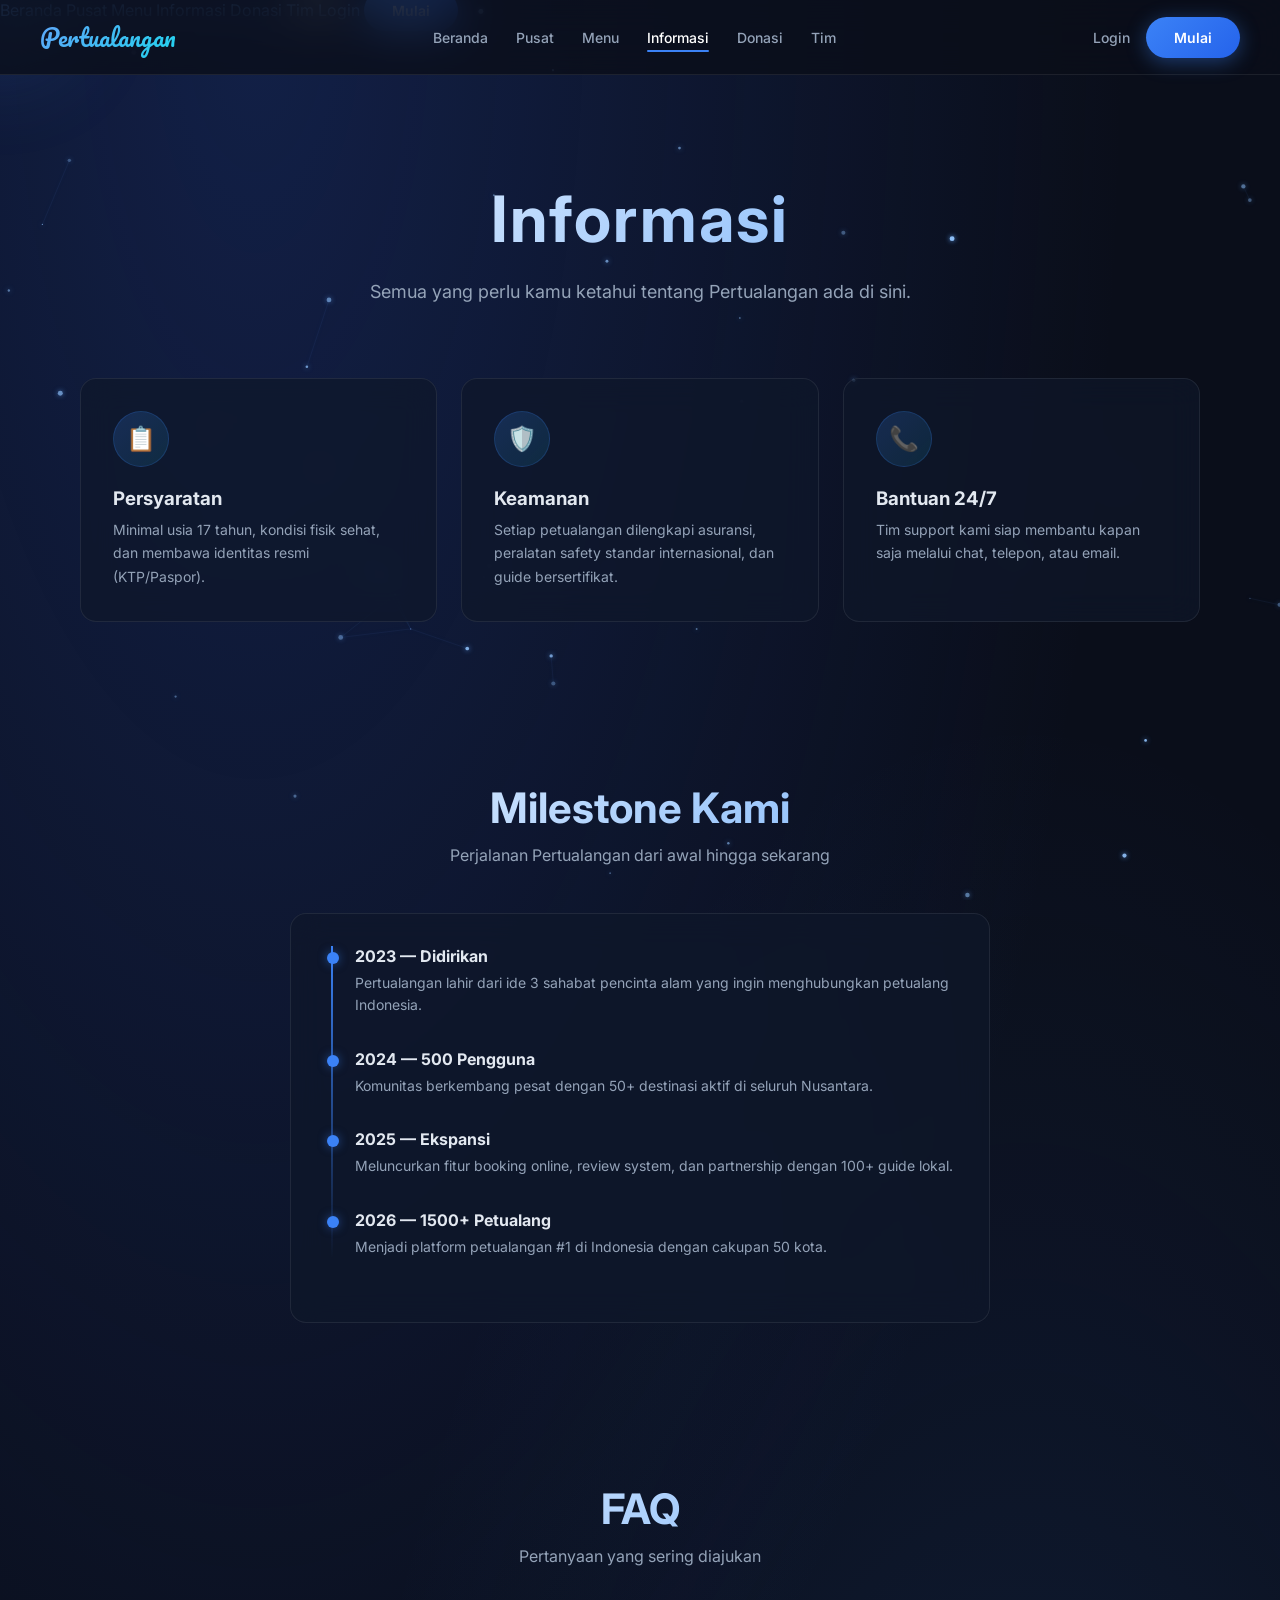
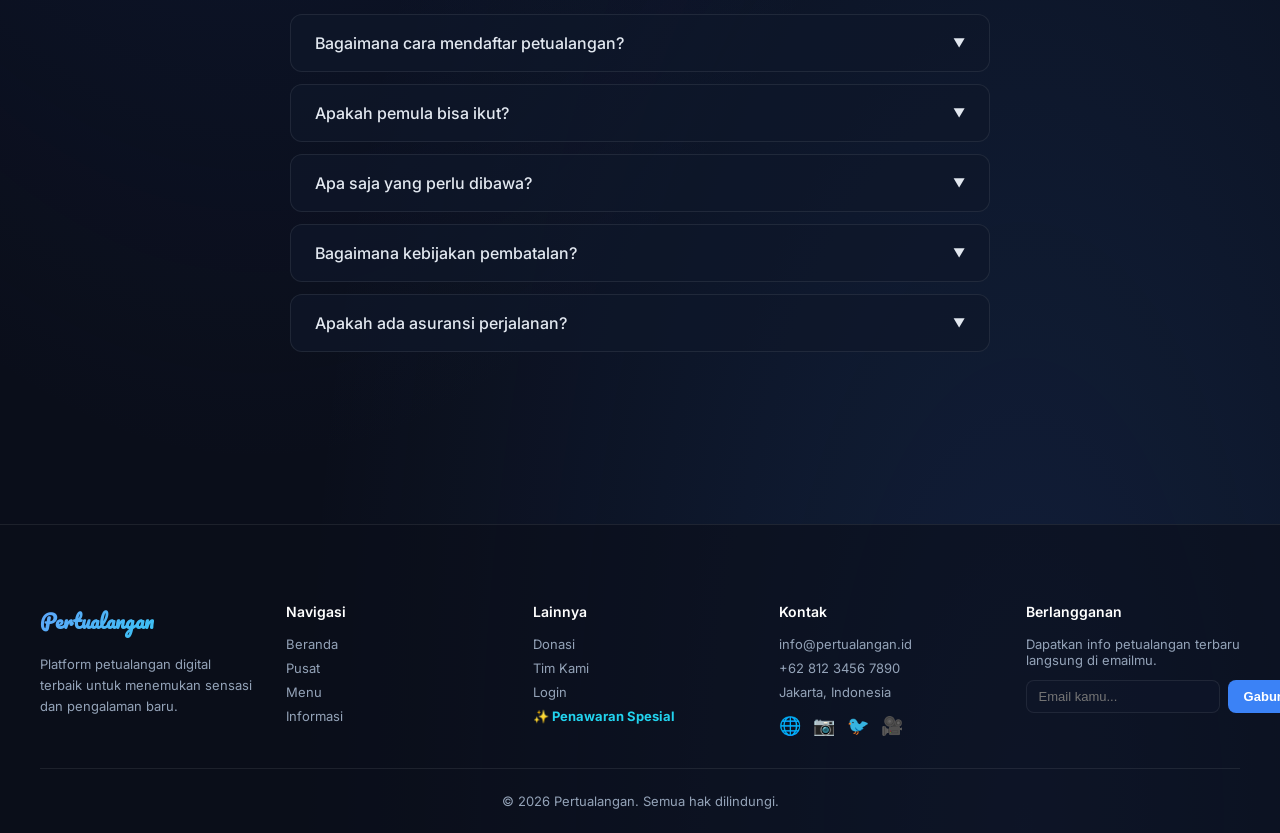
==== informasi.html @ 2bf1cb7b "Integrasi iklan Adsterra dan perbaikan component loader" ====
<!DOCTYPE html>
<html lang="id">
<head>
  <meta charset="UTF-8">
  <meta name="viewport" content="width=device-width, initial-scale=1.0">
  <meta name="description" content="Informasi lengkap tentang Pertualangan - FAQ, timeline, dan panduan.">
  <title>Informasi — Pertualangan</title>
  <link rel="stylesheet" href="style.css">
  <link href="https://fonts.googleapis.com/css2?family=Inter:wght@300;400;500;600;700&family=Pacifico&display=swap" rel="stylesheet">
</head>
<body>
  <canvas id="particles"></canvas>
  <div class="cursor-glow"></div>
  <div id="navbar-container"></div>

  <section class="hero" style="padding-bottom:20px;">
    <h1>Informasi</h1>
    <p>Semua yang perlu kamu ketahui tentang Pertualangan ada di sini.</p>
  </section>

  <!-- INFO CARDS -->
  <section class="section" style="padding-top:20px;">
    <div class="grid-3">
      <div class="glass-card reveal">
        <div class="icon-circle">📋</div>
        <h3>Persyaratan</h3>
        <p style="color:var(--text-dim);margin-top:8px;font-size:14px;line-height:1.7;">Minimal usia 17 tahun, kondisi fisik sehat, dan membawa identitas resmi (KTP/Paspor).</p>
      </div>
      <div class="glass-card reveal">
        <div class="icon-circle">🛡️</div>
        <h3>Keamanan</h3>
        <p style="color:var(--text-dim);margin-top:8px;font-size:14px;line-height:1.7;">Setiap petualangan dilengkapi asuransi, peralatan safety standar internasional, dan guide bersertifikat.</p>
      </div>
      <div class="glass-card reveal">
        <div class="icon-circle">📞</div>
        <h3>Bantuan 24/7</h3>
        <p style="color:var(--text-dim);margin-top:8px;font-size:14px;line-height:1.7;">Tim support kami siap membantu kapan saja melalui chat, telepon, atau email.</p>
      </div>
    </div>
  </section>

  <!-- TIMELINE -->
  <section class="section">
    <h2 class="section-title reveal">Milestone Kami</h2>
    <p class="section-sub reveal">Perjalanan Pertualangan dari awal hingga sekarang</p>
    <div class="glass-card reveal" style="max-width:700px;margin:0 auto;">
      <div class="timeline">
        <div class="timeline-item"><h3>2023 — Didirikan</h3><p>Pertualangan lahir dari ide 3 sahabat pencinta alam yang ingin menghubungkan petualang Indonesia.</p></div>
        <div class="timeline-item"><h3>2024 — 500 Pengguna</h3><p>Komunitas berkembang pesat dengan 50+ destinasi aktif di seluruh Nusantara.</p></div>
        <div class="timeline-item"><h3>2025 — Ekspansi</h3><p>Meluncurkan fitur booking online, review system, dan partnership dengan 100+ guide lokal.</p></div>
        <div class="timeline-item"><h3>2026 — 1500+ Petualang</h3><p>Menjadi platform petualangan #1 di Indonesia dengan cakupan 50 kota.</p></div>
      </div>
    </div>
  </section>

  <!-- FAQ -->
  <section class="section">
    <h2 class="section-title reveal">FAQ</h2>
    <p class="section-sub reveal">Pertanyaan yang sering diajukan</p>
    <div style="max-width:700px;margin:0 auto;">
      <div class="accordion-item reveal">
        <div class="accordion-header">Bagaimana cara mendaftar petualangan? <span class="accordion-arrow">▼</span></div>
        <div class="accordion-body">Pilih petualangan di halaman Menu, klik "Daftar", isi formulir, dan lakukan pembayaran. Kamu akan mendapat konfirmasi via email dalam 24 jam.</div>
      </div>
      <div class="accordion-item reveal">
        <div class="accordion-header">Apakah pemula bisa ikut? <span class="accordion-arrow">▼</span></div>
        <div class="accordion-body">Tentu! Kami memiliki berbagai level petualangan dari beginner hingga expert. Setiap trip dilengkapi guide berpengalaman yang siap membimbing.</div>
      </div>
      <div class="accordion-item reveal">
        <div class="accordion-header">Apa saja yang perlu dibawa? <span class="accordion-arrow">▼</span></div>
        <div class="accordion-body">Packing list lengkap akan dikirim setelah pendaftaran. Secara umum: pakaian nyaman, sepatu outdoor, sunscreen, dan semangat petualang! 🎒</div>
      </div>
      <div class="accordion-item reveal">
        <div class="accordion-header">Bagaimana kebijakan pembatalan? <span class="accordion-arrow">▼</span></div>
        <div class="accordion-body">Pembatalan H-7 mendapat refund 100%, H-3 refund 50%, dan kurang dari H-3 tidak dapat refund. Reschedule tersedia tanpa biaya tambahan.</div>
      </div>
      <div class="accordion-item reveal">
        <div class="accordion-header">Apakah ada asuransi perjalanan? <span class="accordion-arrow">▼</span></div>
        <div class="accordion-body">Ya, semua petualangan sudah termasuk asuransi kecelakaan dan evakuasi medis. Kamu juga bisa upgrade ke asuransi premium untuk perlindungan lebih.</div>
      </div>
    </div>
  </section>

  <div id="footer-container"></div>
  <script src="script.js"></script>
</body>
</html>
---- style.css ----
@import url('https://fonts.googleapis.com/css2?family=Inter:wght@300;400;500;600;700&family=Pacifico&display=swap');

:root {
  --bg-primary: #0a0e1a;
  --bg-card: rgba(15,23,42,0.7);
  --blue-500: #3b82f6;
  --blue-600: #2563eb;
  --blue-400: #60a5fa;
  --cyan: #22d3ee;
  --glass-border: rgba(255,255,255,0.08);
  --glass-bg: rgba(30,58,138,0.25);
  --text: #e2e8f0;
  --text-dim: #94a3b8;
  --radius: 16px;
  --shadow-glow: 0 0 30px rgba(59,130,246,0.3);
}

*,*::before,*::after{box-sizing:border-box;margin:0;padding:0}

body {
  background: var(--bg-primary);
  background-image: radial-gradient(ellipse at 20% 0%, rgba(30,58,138,0.4) 0%, transparent 60%),
    radial-gradient(ellipse at 80% 100%, rgba(59,130,246,0.15) 0%, transparent 50%);
  font-family: 'Inter', sans-serif;
  color: var(--text);
  min-height: 100vh;
  overflow-x: hidden;
  opacity: 0;
  transition: opacity 0.4s ease;
}
body.page-loaded { opacity: 1; }
body.fade-out { opacity: 0; }

a { color: var(--blue-400); text-decoration: none; transition: color 0.2s; }
a:hover { color: var(--cyan); }

/* ===== NAVBAR ===== */
.navbar {
  position: fixed; top: 0; left: 0; right: 0; z-index: 100;
  display: flex; justify-content: space-between; align-items: center;
  padding: 16px 40px;
  background: rgba(10,14,26,0.8);
  backdrop-filter: blur(20px);
  border-bottom: 1px solid var(--glass-border);
  transition: background 0.3s;
}
.navbar.scrolled { background: rgba(10,14,26,0.95); }
.logo {
  font-family: 'Pacifico', cursive;
  font-size: 24px;
  background: linear-gradient(135deg, var(--blue-400), var(--cyan));
  -webkit-background-clip: text; -webkit-text-fill-color: transparent;
}
.menu { display: flex; gap: 28px; }
.menu a {
  color: var(--text-dim); font-size: 14px; font-weight: 500;
  position: relative; padding: 4px 0; transition: color 0.3s;
}
.menu a::after {
  content:''; position:absolute; bottom:-2px; left:0; width:0; height:2px;
  background: var(--blue-500); border-radius:2px; transition: width 0.3s;
}
.menu a:hover, .menu a.active { color: #fff; }
.menu a:hover::after, .menu a.active::after { width: 100%; }
.aksi { display: flex; align-items: center; gap: 16px; }
.aksi a { color: var(--text-dim); font-size: 14px; font-weight: 500; }
.aksi a:hover { color: #fff; }
.hamburger {
  display: none; flex-direction: column; gap: 5px; cursor: pointer;
  background: none; border: none; padding: 4px;
}
.hamburger span {
  width: 24px; height: 2px; background: #fff; border-radius: 2px;
  transition: transform 0.3s, opacity 0.3s;
}
.hamburger.active span:nth-child(1) { transform: rotate(45deg) translate(5px,5px); }
.hamburger.active span:nth-child(2) { opacity: 0; }
.hamburger.active span:nth-child(3) { transform: rotate(-45deg) translate(5px,-5px); }

/* ===== BUTTONS ===== */
.tombol-utama {
  padding: 12px 28px; border-radius: 30px; border: none;
  color: #fff; font-family: 'Inter',sans-serif; font-size: 14px; font-weight: 600;
  cursor: pointer;
  background: linear-gradient(135deg, var(--blue-500), var(--blue-600));
  box-shadow: 0 4px 20px rgba(59,130,246,0.4);
  transition: transform 0.2s, box-shadow 0.2s;
  position: relative; overflow: hidden;
}
.tombol-utama:hover {
  transform: translateY(-2px);
  box-shadow: 0 6px 30px rgba(59,130,246,0.6);
}
.tombol-utama::after {
  content:''; position:absolute; top:0;left:-100%;width:100%;height:100%;
  background: linear-gradient(90deg,transparent,rgba(255,255,255,0.2),transparent);
  transition: left 0.5s;
}
.tombol-utama:hover::after { left: 100%; }

.tombol-outline {
  padding: 10px 24px; border-radius: 30px;
  border: 1px solid rgba(59,130,246,0.5); background: transparent;
  color: var(--blue-400); font-family:'Inter',sans-serif; font-size:14px; font-weight:500;
  cursor:pointer; transition: all 0.3s;
}
.tombol-outline:hover {
  background: rgba(59,130,246,0.1); border-color: var(--blue-400);
  box-shadow: 0 0 20px rgba(59,130,246,0.2);
}

/* ===== HERO ===== */
.hero {
  text-align: center; padding: 160px 20px 80px;
  position: relative; z-index: 2;
}
.hero h1 {
  font-size: clamp(36px,6vw,64px); font-weight: 700; letter-spacing: 2px;
  background: linear-gradient(135deg, #fff, var(--blue-400));
  -webkit-background-clip: text; -webkit-text-fill-color: transparent;
  margin-bottom: 20px;
}
.hero p { color: var(--text-dim); font-size: 18px; max-width: 600px; margin: 0 auto 30px; line-height: 1.7; }
.highlight {






  max-width: 420px; width: 90%; margin: 20px auto;
}
.highlight span {
  display: block; font-size: clamp(28px,5vw,40px); font-family: 'Pacifico',cursive;
  padding: 12px 30px; margin: 10px 0;
  background: var(--glass-bg); border-radius: 12px;
  border: 1px solid var(--glass-border);
  backdrop-filter: blur(12px);
  box-shadow: 0 8px 32px rgba(0,0,0,0.3), 0 0 20px rgba(59,130,246,0.2);
  transition: transform 0.3s, box-shadow 0.3s;
}
.highlight span:hover {
  transform: translateY(-3px) scale(1.03);
  box-shadow: 0 12px 40px rgba(0,0,0,0.4), 0 0 30px rgba(59,130,246,0.4);
}
#typing-text::after {
  content:'|'; margin-left:4px; animation: blink 0.8s infinite;
}

/* ===== GLASS CARD ===== */
.glass-card {
  background: var(--bg-card); border: 1px solid var(--glass-border);
  border-radius: var(--radius); padding: 32px;
  backdrop-filter: blur(16px);
  box-shadow: 0 8
  
  
  
  px 32px rgba(0,0,0,0.3);
  transition: transform 0.3s, box-shadow 0.3s, border-color 0.3s;
}
.glass-card:hover {
  transform: translateY(-4px);
  box-shadow: 0 16px 48px rgba(0,0,0,0.4), 0 0 20px rgba(59,130,246,0.15);
  border-color: rgba(59,130,246,0.3);
}

/* ===== SECTIONS ===== */
.section { padding: 80px 40px; max-width: 1200px; margin: 0 auto; }
.section-title {
  font-size: clamp(28px,4vw,42px); font-weight: 700; text-align: center; margin-bottom: 12px;
  background: linear-gradient(135deg, #fff, var(--blue-400));
  -webkit-background-clip: text; -webkit-text-fill-color: transparent;
}
.section-sub { text-align:center; color:var(--text-dim); font-size:16px; margin-bottom:48px; max-width:600px; margin-left:auto; margin-right:auto; }

/* ===== GRID ===== */
.grid-3 { display: grid; grid-template-columns: repeat(auto-fit, minmax(280px,1fr)); gap: 24px; }
.grid-2 { display: grid; grid-template-columns: repeat(auto-fit, minmax(320px,1fr)); gap: 24px; }

/* ===== ICON CIRCLE ===== */
.icon-circle {
  width: 56px; height: 56px; border-radius: 50%;
  background: linear-gradient(135deg, rgba(59,130,246,0.2), rgba(34,211,238,0.1));
  display: flex; align-items: center; justify-content: center;
  margin-bottom: 20px; font-size: 24px;
  border: 1px solid rgba(59,130,246,0.2);
}

/* ===== STATS ===== */
.stats-grid { display: flex; justify-content: center; gap: 48px; flex-wrap: wrap; padding: 40px 0; }
.stat-item { text-align: center; }
.stat-number {
  font-size: 48px; font-weight: 700;
  background: linear-gradient(135deg, var(--blue-400), var(--cyan));
  -webkit-background-clip: text; -webkit-text-fill-color: transparent;
}
.stat-label { color: var(--text-dim); font-size: 14px; margin-top: 4px; }

/* ===== FORM ===== */
.form-group { margin-bottom: 20px; position: relative; }
.form-group label {
  display: block; font-size: 13px; font-weight: 500;
  color: var(--text-dim); margin-bottom: 6px;
}
.form-group input, .form-group textarea, .form-group select {
  width: 100%; padding: 12px 16px; border-radius: 10px;
  border: 1px solid rgba(255,255,255,0.1);
  background: rgba(15,23,42,0.6); color: #fff;
  font-family: 'Inter',sans-serif; font-size: 14px;
  transition: border-color 0.3s, box-shadow 0.3s;
  outline: none;
}
.form-group input:focus, .form-group textarea:focus {
  border-color: var(--blue-500);
  box-shadow: 0 0 0 3px rgba(59,130,246,0.15);
}
.form-group textarea { resize: vertical; min-height: 100px; }
.form-error { color: #f87171; font-size: 12px; margin-top: 4px; display: none; }
.form-group.error .form-error { display: block; }
.form-group.error input { border-color: #f87171; }

.password-toggle {
  position: absolute; right: 14px; top: 36px;
  background: none; border: none; color: var(--text-dim);
  cursor: pointer; font-size: 18px;
}

/* ===== TABS / FILTER ===== */
.filter-tabs {
  display: flex; gap: 8px; justify-content: center; margin-bottom: 32px; flex-wrap: wrap;
}
.filter-tab {
  padding: 8px 20px; border-radius: 20px; border: 1px solid rgba(255,255,255,0.1);
  background: transparent; color: var(--text-dim);
  font-family:'Inter',sans-serif; font-size:13px; cursor:pointer; transition: all 0.3s;
}
.filter-tab:hover, .filter-tab.active {
  background: rgba(59,130,246,0.15); border-color: var(--blue-500); color: #fff;
}

/* ===== ACCORDION ===== */
.accordion-item {
  border: 1px solid var(--glass-border); border-radius: 12px;
  margin-bottom: 12px; overflow: hidden; background: var(--bg-card);
}
.accordion-header {
  padding: 18px 24px; cursor: pointer;
  display: flex; justify-content: space-between; align-items: center;
  font-weight: 500; transition: background 0.3s;
}
.accordion-header:hover { background: rgba(59,130,246,0.05); }
.accordion-arrow { transition: transform 0.3s; font-size: 12px; }
.accordion-item.open .accordion-arrow { transform: rotate(180deg); }
.accordion-body {
  max-height: 0; overflow: hidden; transition: max-height 0.4s ease, padding 0.3s;
  padding: 0 24px; color: var(--text-dim); line-height: 1.7;
}
.accordion-item.open .accordion-body { max-height: 300px; padding: 0 24px 18px; }

/* ===== PROGRESS BAR ===== */
.progress-bar {
  height: 8px; background: rgba(255,255,255,0.05); border-radius: 8px;
  overflow: hidden; margin: 12px 0;
}
.progress-fill {
  height: 100%; border-radius: 8px;
  background: linear-gradient(90deg, var(--blue-500), var(--cyan));
  width: 0; transition: width 1.5s ease;
  box-shadow: 0 0 10px rgba(59,130,246,0.4);
}

/* ===== TIMELINE ===== */
.timeline { position: relative; padding-left: 32px; }
.timeline::before {
  content:''; position:absolute; left:8px; top:0; bottom:0;
  width:2px; background: linear-gradient(180deg, var(--blue-500), transparent);
}
.timeline-item { position:relative; margin-bottom:32px; }
.timeline-item::before {
  content:''; position:absolute; left:-28px; top:6px;
  width:12px; height:12px; border-radius:50%;
  background: var(--blue-500); box-shadow: 0 0 10px rgba(59,130,246,0.5);
}
.timeline-item h3 { font-size:16px; margin-bottom:6px; }
.timeline-item p { color:var(--text-dim); font-size:14px; line-height:1.6; }

/* ===== WIZARD ===== */
.wizard-progress {
  display:flex; justify-content:center; gap:0; margin-bottom:48px; position:relative;
}
.wizard-step {
  display:flex; flex-direction:column; align-items:center; position:relative; z-index:1; flex:1;
}
.wizard-circle {
  width:44px; height:44px; border-radius:50%;
  border:2px solid rgba(255,255,255,0.1); background:var(--bg-primary);
  display:flex; align-items:center; justify-content:center;
  font-weight:600; font-size:16px; transition: all 0.4s;
}
.wizard-step.active .wizard-circle, .wizard-step.done .wizard-circle {
  border-color:var(--blue-500); background:var(--blue-500);
  box-shadow:0 0 20px rgba(59,130,246,0.4);
}
.wizard-label { font-size:12px; color:var(--text-dim); margin-top:8px; }
.wizard-step.active .wizard-label { color:#fff; }
.wizard-line {
  position:absolute; top:22px; left:50%; right:-50%; height:2px;
  background:rgba(255,255,255,0.1); z-index:0;
}
.wizard-step:last-child .wizard-line { display:none; }
.wizard-step.done .wizard-line { background:var(--blue-500); }
.wizard-panel { display:none; animation: fadeInUp 0.5s ease; }
.wizard-panel.active { display:block; }

/* ===== TEAM CARD ===== */
.team-card {
  text-align:center; padding:40px 24px;
  background:var(--bg-card); border:1px solid var(--glass-border);
  border-radius:var(--radius); backdrop-filter:blur(16px);
  transition: transform 0.3s, box-shadow 0.3s;
}
.team-card:hover {
  transform:translateY(-8px);
  box-shadow:0 20px 40px rgba(0,0,0,0.4), 0 0 30px rgba(59,130,246,0.15);
}
.team-avatar {
  width:100px; height:100px; border-radius:50%; margin:0 auto 16px;
  border:3px solid rgba(59,130,246,0.3);
  object-fit:cover;
  background: linear-gradient(135deg, rgba(59,130,246,0.3), rgba(34,211,238,0.2));
}
.team-name { font-size:18px; font-weight:600; margin-bottom:4px; }
.team-role { color:var(--blue-400); font-size:13px; margin-bottom:12px; }
.team-socials { display:flex; justify-content:center; gap:12px; }
.team-socials a {
  width:32px; height:32px; border-radius:50%;
  border:1px solid rgba(255,255,255,0.1);
  display:flex; align-items:center; justify-content:center;
  color:var(--text-dim); font-size:14px; transition: all 0.3s;
}
.team-socials a:hover { border-color:var(--blue-500); color:var(--blue-400); background:rgba(59,130,246,0.1); }

/* ===== DONASI ===== */
.nominal-grid { display:flex; flex-wrap:wrap; gap:12px; justify-content:center; margin:24px 0; }
.nominal-btn {
  padding:12px 24px; border-radius:12px;
  border:1px solid rgba(255,255,255,0.1); background:var(--bg-card);
  color:#fff; font-family:'Inter',sans-serif; font-size:15px; font-weight:600;
  cursor:pointer; transition: all 0.3s;
}
.nominal-btn:hover, .nominal-btn.selected {
  border-color:var(--blue-500); background:rgba(59,130,246,0.15);
  box-shadow:0 0 20px rgba(59,130,246,0.2);
}
.donatur-list { margin-top:32px; }
.donatur-item {
  display:flex; justify-content:space-between; align-items:center;
  padding:14px 20px; border-radius:10px;
  background:rgba(15,23,42,0.4); margin-bottom:8px;
  border:1px solid rgba(255,255,255,0.04);
}
.donatur-name { font-weight:500; }
.donatur-amount { color:var(--cyan); font-weight:600; }

/* ===== SEARCH ===== */
.search-box {
  max-width:400px; margin:0 auto 32px; position:relative;
}
.search-box input {
  width:100%; padding:12px 16px 12px 44px; border-radius:30px;
  border:1px solid rgba(255,255,255,0.1); background:var(--bg-card);
  color:#fff; font-family:'Inter',sans-serif; font-size:14px; outline:none;
  transition: border-color 0.3s;
}
.search-box input:focus { border-color:var(--blue-500); }
.search-icon { position:absolute; left:16px; top:50%; transform:translateY(-50%); color:var(--text-dim); }

/* ===== RATING ===== */
.rating { color:#fbbf24; font-size:13px; }

/* ===== FOOTER ===== */
.footer {
  margin-top:80px; padding:48px 40px 24px;
  border-top:1px solid var(--glass-border);
  background:rgba(10,14,26,0.6);
}
.footer-grid { display:grid; grid-template-columns:repeat(auto-fit,minmax(200px,1fr)); gap:32px; margin-bottom:32px; }
.footer-col h4 { font-size:14px; font-weight:600; margin-bottom:16px; color:#fff; }
.footer-col a { display:block; color:var(--text-dim); font-size:13px; margin-bottom:8px; transition:color 0.2s; }
.footer-col a:hover { color:var(--blue-400); }
.footer-bottom { text-align:center; padding-top:24px; border-top:1px solid var(--glass-border); color:var(--text-dim); font-size:13px; }

/* ===== PARTICLES & CURSOR ===== */
#particles { position:fixed; top:0; left:0; width:100%; height:100%; z-index:0; pointer-events:none; }
.cursor-glow {
  position:fixed; width:200px; height:200px; border-radius:50%;
  background:radial-gradient(circle, rgba(59,130,246,0.3), transparent 70%);
  filter:blur(40px); pointer-events:none; z-index:1;
  transform:translate(-50%,-50%); transition: opacity 0.3s;
}

/* ===== NEON LINES ===== */
.garis-neon { position:absolute; bottom:0; left:0; width:100%; height:400px; z-index:0; pointer-events:none; opacity:0.5; }
.garis-neon path {
  fill:none; stroke:var(--blue-500); stroke-width:2;
  filter:drop-shadow(0 0 8px var(--blue-500));
  stroke-dasharray:1000; stroke-dashoffset:1000;
  animation:garisJalan 6s linear infinite;
}
.garis-neon path:nth-child(2) { animation-duration:8s; opacity:0.6; }
.garis-neon path:nth-child(3) { animation-duration:10s; opacity:0.3; }

/* ===== ANIMATIONS ===== */
@keyframes blink { 0%,100%{opacity:1} 50%{opacity:0} }
@keyframes garisJalan { from{stroke-dashoffset:1000} to{stroke-dashoffset:0} }
@keyframes fadeInUp { from{opacity:0;transform:translateY(30px)} to{opacity:1;transform:translateY(0)} }
@keyframes fadeInLeft { from{opacity:0;transform:translateX(-30px)} to{opacity:1;transform:translateX(0)} }
@keyframes fadeInRight { from{opacity:0;transform:translateX(30px)} to{opacity:1;transform:translateX(0)} }
@keyframes scaleIn { from{opacity:0;transform:scale(0.9)} to{opacity:1;transform:scale(1)} }
@keyframes float { 0%,100%{transform:translateY(0)} 50%{transform:translateY(-10px)} }
@keyframes shimmer { 0%{background-position:-200% 0} 100%{background-position:200% 0} }
@keyframes pulseGlow { 0%,100%{box-shadow:0 0 20px rgba(59,130,246,0.3)} 50%{box-shadow:0 0 40px rgba(59,130,246,0.6)} }
@keyframes muncul { from{opacity:0;transform:translateY(30px)} to{opacity:1;transform:translateY(0)} }

.reveal { opacity:0; transform:translateY(30px); transition:opacity 0.6s ease, transform 0.6s ease; }
.reveal.visible { opacity:1; transform:translateY(0); }
.magnetic { display:inline-block; }

/* ===== LOGIN ===== */
.login-wrapper {
  display:flex; align-items:center; justify-content:center;
  min-height:100vh; padding:80px 20px 40px;
}
.login-card {
  width:100%; max-width:420px; padding:40px;
  background:var(--bg-card); border:1px solid var(--glass-border);
  border-radius:var(--radius); backdrop-filter:blur(20px);
  box-shadow:0 20px 60px rgba(0,0,0,0.4);
  animation:scaleIn 0.5s ease;
}
.login-card h2 {
  font-size:28px; margin-bottom:8px; text-align:center;
  background:linear-gradient(135deg,#fff,var(--blue-400));
  -webkit-background-clip:text; -webkit-text-fill-color:transparent;
}
.login-card .sub { text-align:center; color:var(--text-dim); font-size:14px; margin-bottom:32px; }
.checkbox-row { display:flex; align-items:center; gap:8px; margin-bottom:20px; font-size:13px; color:var(--text-dim); }
.checkbox-row input[type=checkbox] { accent-color:var(--blue-500); }
.btn-loading { pointer-events:none; opacity:0.7; }
.spinner { display:inline-block; width:16px; height:16px; border:2px solid rgba(255,255,255,0.3); border-top-color:#fff; border-radius:50%; animation:spin 0.6s linear infinite; vertical-align:middle; margin-right:8px; }
@keyframes spin { to{transform:rotate(360deg)} }

/* ===== RESPONSIVE ===== */
@media(max-width:768px) {
  .navbar { padding:14px 20px; }
  .menu, .aksi { display:none; }
  .hamburger { display:flex; }
  .menu.show, .aksi.show {
    display:flex; flex-direction:column;
    position:absolute; top:60px; left:0; right:0;
    background:rgba(10,14,26,0.95); backdrop-filter:blur(20px);
    padding:20px; gap:16px; border-bottom:1px solid var(--glass-border);
  }
  .aksi.show { top:auto; }
  .nav-mobile-menu {
    display:flex; flex-direction:column;
    position:fixed; top:60px; left:0; right:0; bottom:0;
    background:rgba(10,14,26,0.98); backdrop-filter:blur(20px);
    padding:32px 20px; gap:16px; z-index:99;
    transform:translateX(100%); transition:transform 0.3s ease;
  }
  .nav-mobile-menu.open { transform:translateX(0); }
  .nav-mobile-menu a { font-size:18px; padding:12px 0; border-bottom:1px solid var(--glass-border); color:var(--text); }
  .section { padding:60px 20px; }
  .hero { padding:120px 20px 60px; }
  .hero h1 { font-size:32px; }
  .stats-grid { gap:24px; }
  .stat-number { font-size:36px; }
  .footer { padding:32px 20px 16px; }
  .grid-3 { grid-template-columns:1fr; }
}

@media(max-width:480px) {
  .hero h1 { font-size:28px; }
  .highlight span { font-size:24px; padding:10px 20px; }
  .login-card { padding:28px 20px; }
}
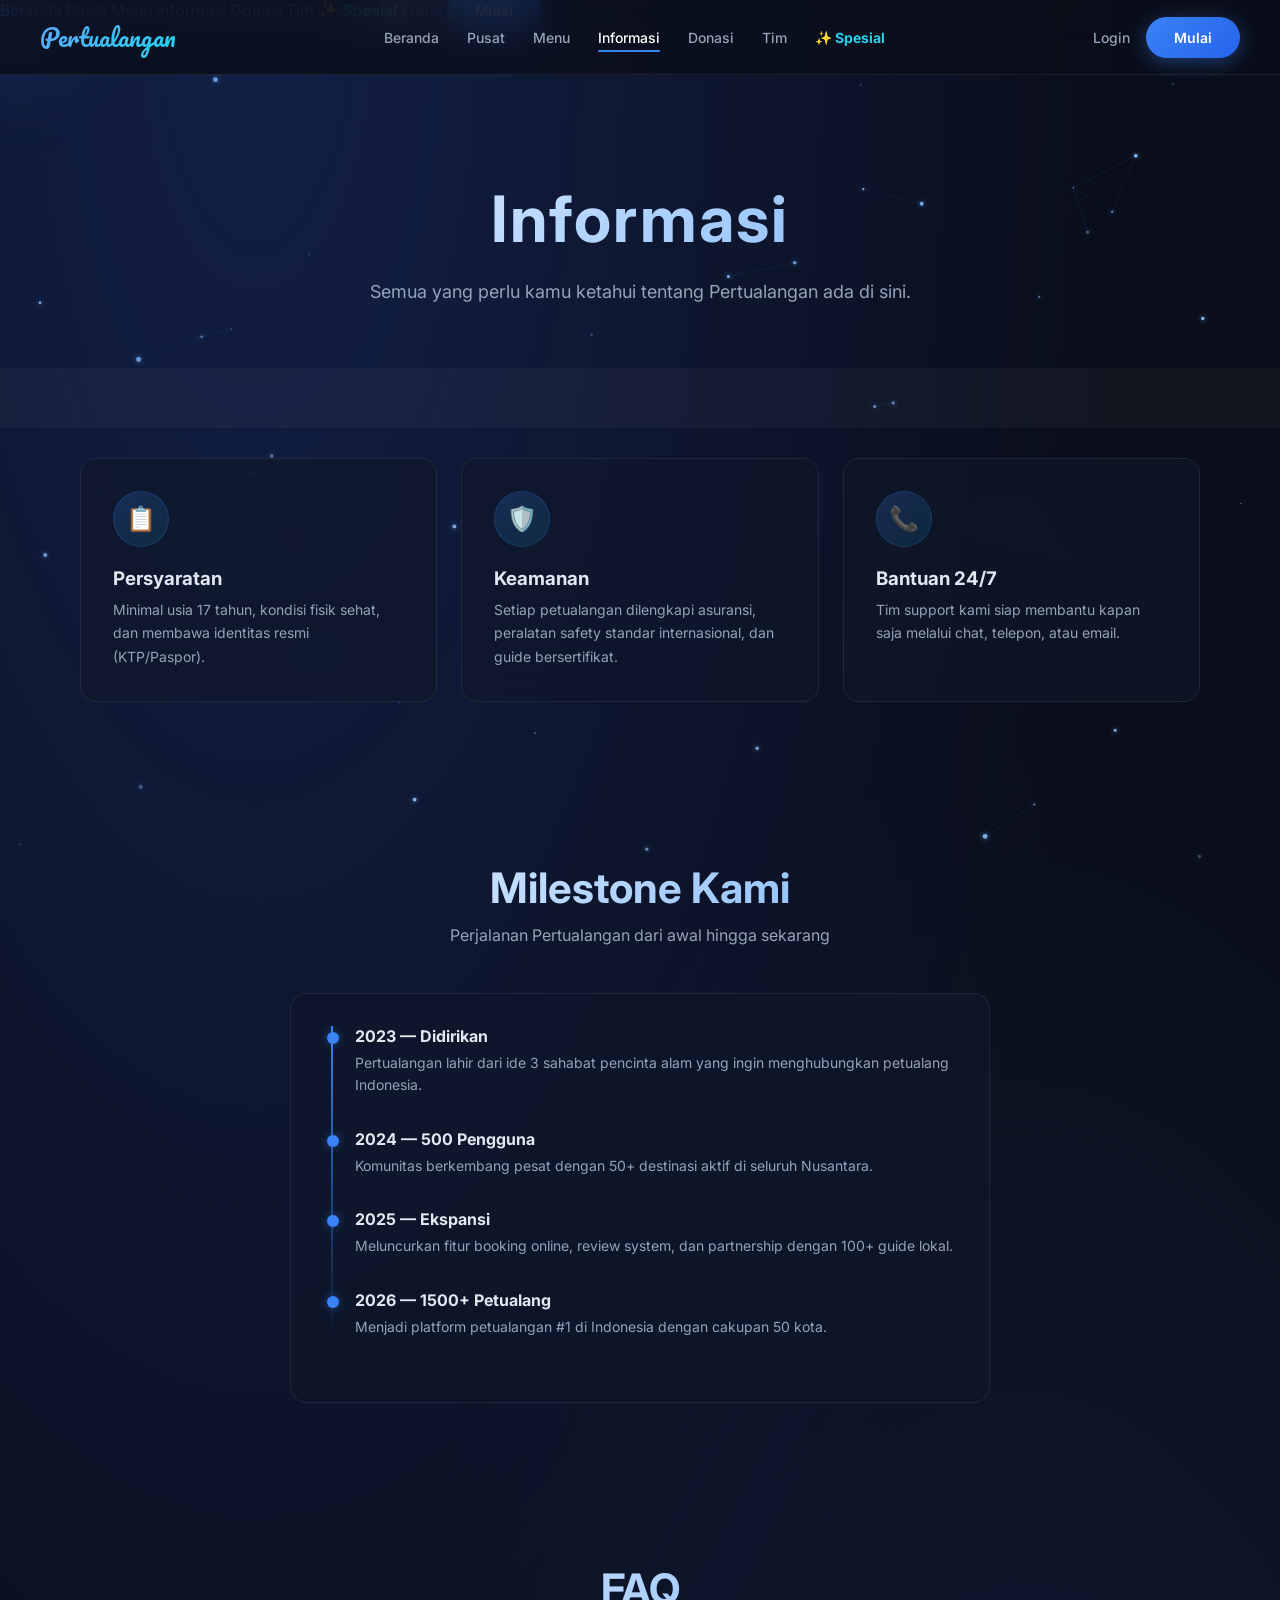
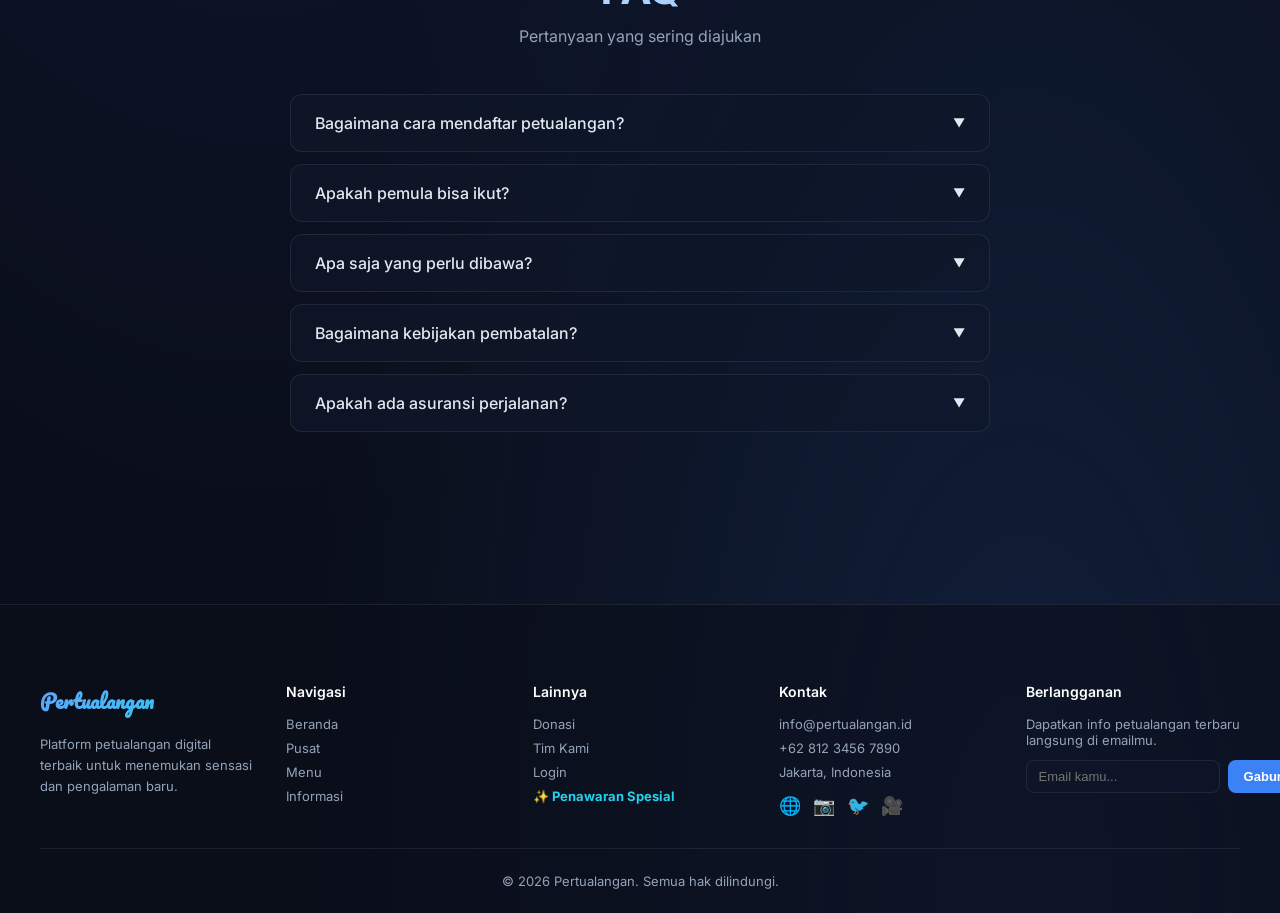
==== commit 9657d9a6: "https://github.com/muhammadrizky43510-dotcom/wepsite-pertualangan.git" ====
--- a/informasi.html
+++ b/informasi.html
@@ -17,6 +17,11 @@
     <h1>Informasi</h1>
     <p>Semua yang perlu kamu ketahui tentang Pertualangan ada di sini.</p>
   </section>
+
+  <!-- Info Banner Ad -->
+  <div id="ad-info-468" style="text-align:center; margin: 10px 0; min-height: 60px; background: rgba(255,255,255,0.03); display: flex; align-items: center; justify-content: center;">
+    <!-- Iklan 468x60 akan muncul di sini -->
+  </div>
 
   <!-- INFO CARDS -->
   <section class="section" style="padding-top:20px;">
